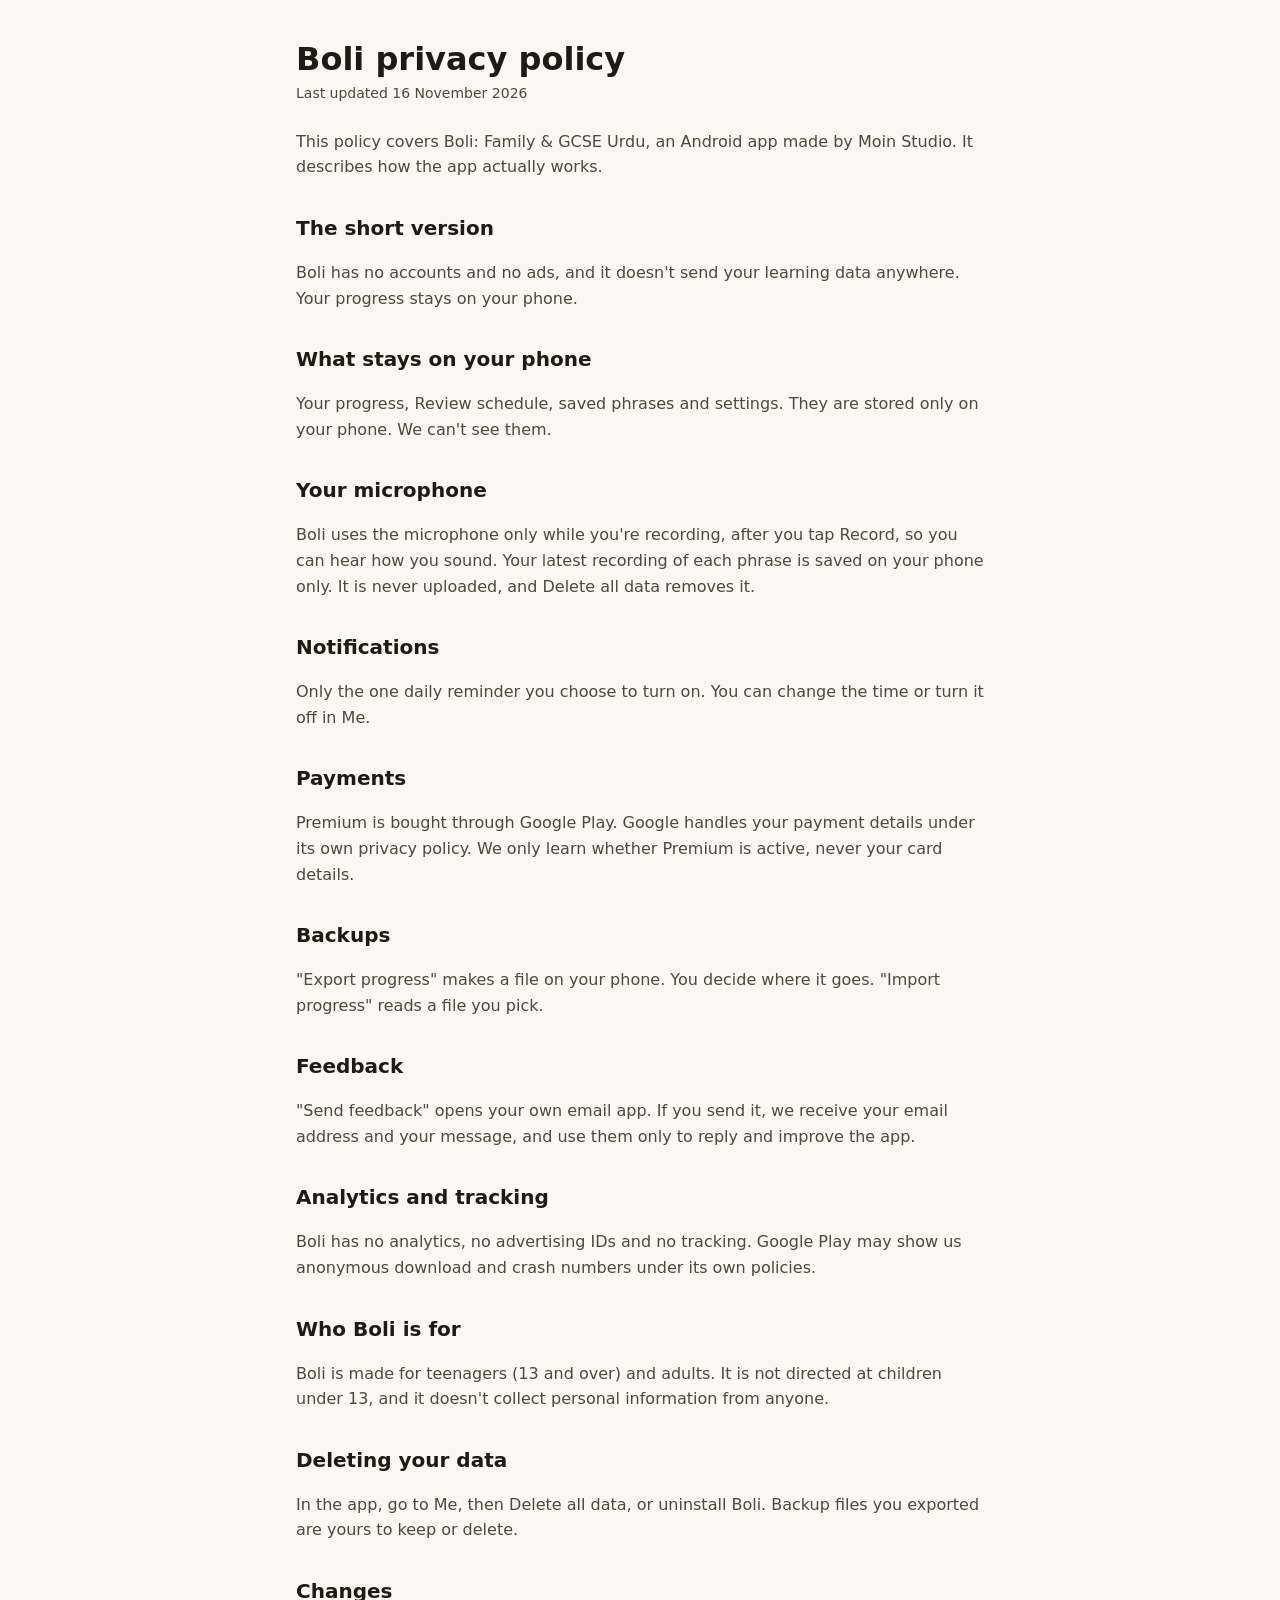
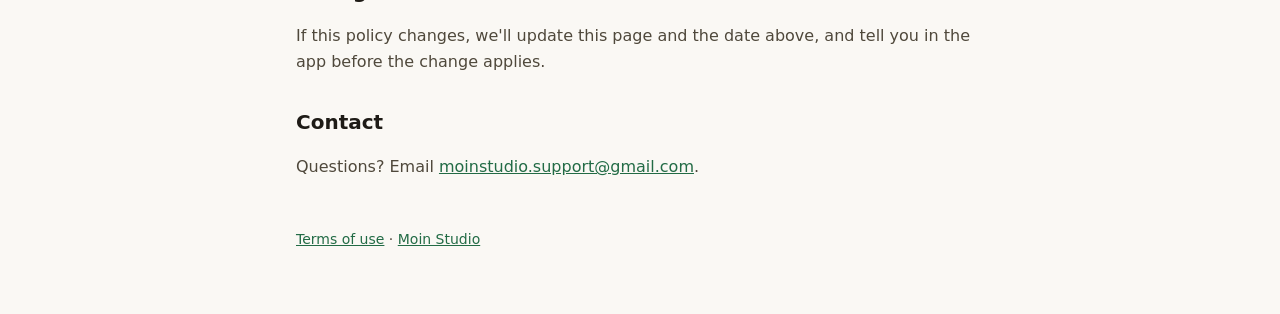
==== boli/privacy.html @ 20d02bde "Add Boli privacy policy and terms of use Co-Authored-By: Claude Opus 5.5 <noreply@anthropic.com>" ====
<!doctype html>
<html lang="en"><head><meta charset="utf-8"><meta name="viewport" content="width=device-width,initial-scale=1">
<title>Boli Privacy Policy</title><link rel="stylesheet" href="../style.css"></head>
<body><main>
<h1>Boli privacy policy</h1>
<p class="updated">Last updated 16 November 2026</p>
<p>This policy covers Boli: Family &amp; GCSE Urdu, an Android app made by Moin Studio. It describes how the app actually works.</p>

<h2>The short version</h2>
<p>Boli has no accounts and no ads, and it doesn't send your learning data anywhere. Your progress stays on your phone.</p>

<h2>What stays on your phone</h2>
<p>Your progress, Review schedule, saved phrases and settings. They are stored only on your phone. We can't see them.</p>

<h2>Your microphone</h2>
<p>Boli uses the microphone only while you're recording, after you tap Record, so you can hear how you sound. Your latest recording of each phrase is saved on your phone only. It is never uploaded, and Delete all data removes it.</p>

<h2>Notifications</h2>
<p>Only the one daily reminder you choose to turn on. You can change the time or turn it off in Me.</p>

<h2>Payments</h2>
<p>Premium is bought through Google Play. Google handles your payment details under its own privacy policy. We only learn whether Premium is active, never your card details.</p>

<h2>Backups</h2>
<p>"Export progress" makes a file on your phone. You decide where it goes. "Import progress" reads a file you pick.</p>

<h2>Feedback</h2>
<p>"Send feedback" opens your own email app. If you send it, we receive your email address and your message, and use them only to reply and improve the app.</p>

<h2>Analytics and tracking</h2>
<p>Boli has no analytics, no advertising IDs and no tracking. Google Play may show us anonymous download and crash numbers under its own policies.</p>

<h2>Who Boli is for</h2>
<p>Boli is made for teenagers (13 and over) and adults. It is not directed at children under 13, and it doesn't collect personal information from anyone.</p>

<h2>Deleting your data</h2>
<p>In the app, go to Me, then Delete all data, or uninstall Boli. Backup files you exported are yours to keep or delete.</p>

<h2>Changes</h2>
<p>If this policy changes, we'll update this page and the date above, and tell you in the app before the change applies.</p>

<h2>Contact</h2>
<p>Questions? Email <a href="mailto:moinstudio.support@gmail.com">moinstudio.support@gmail.com</a>.</p>

<footer><a href="terms.html">Terms of use</a> · <a href="../index.html">Moin Studio</a></footer>
</main></body></html>
---- style.css ----
:root{--bg:#FAF8F4;--surface:#FFFFFF;--text:#1E1B16;--muted:#4F483B;--brand:#226B45;--border:#E7E1D5}
@media (prefers-color-scheme:dark){:root{--bg:#141210;--surface:#1E1B16;--text:#FAF8F4;--muted:#D4CCBC;--brand:#7FBC96;--border:#353027}}
*{box-sizing:border-box}
body{margin:0;background:var(--bg);color:var(--text);font:16px/1.6 system-ui,-apple-system,"Segoe UI",Roboto,sans-serif}
main{max-width:720px;margin:0 auto;padding:40px 16px 64px}
h1{font-size:32px;line-height:1.2;margin:0 0 4px}
h2{font-size:20px;margin:32px 0 8px}
p,li{color:var(--muted)}
a{color:var(--brand)}
.updated{font-size:14px;color:var(--muted);margin:0 0 24px}
.app{display:block;background:var(--surface);border:1px solid var(--border);border-radius:12px;padding:16px;margin:12px 0;text-decoration:none;color:var(--text)}
.app span{display:block;color:var(--muted);font-size:14px}
footer{margin-top:48px;font-size:14px;color:var(--muted)}
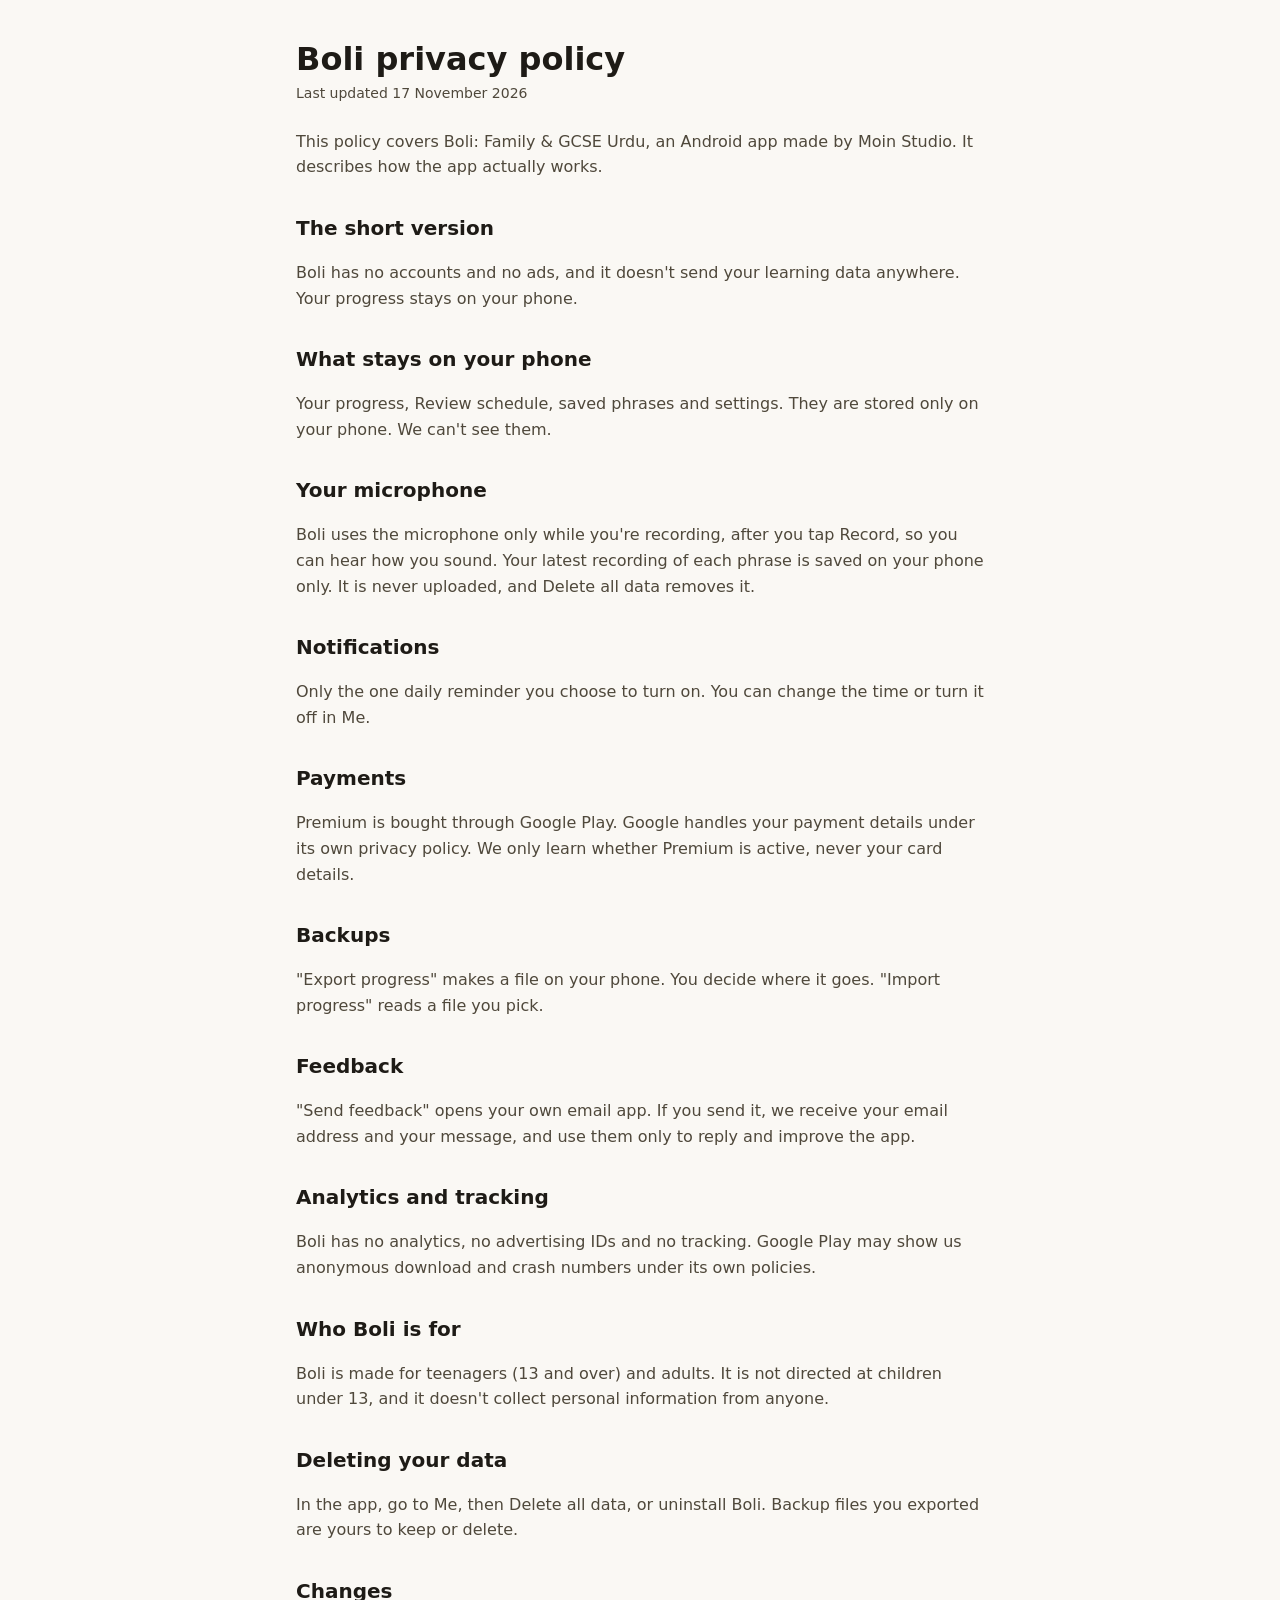
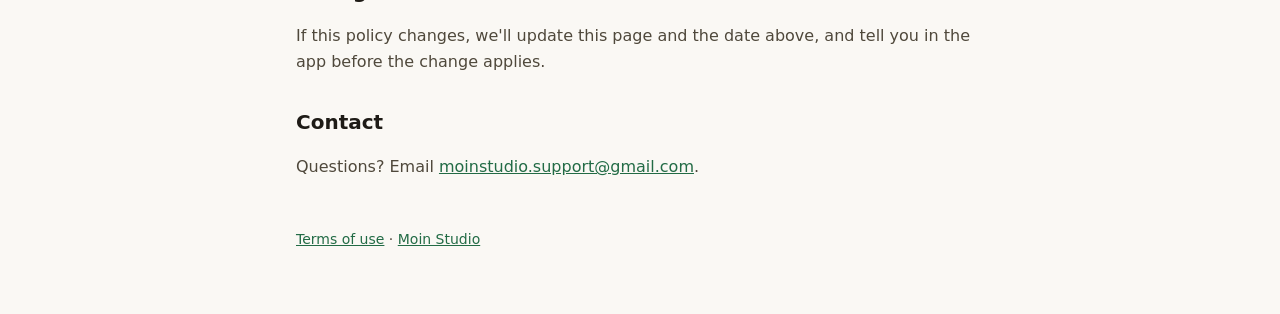
==== commit c34e2299: "Boli terms: describe how the content is checked Co-Authored-By: Claude Opus 5.5 <noreply@anthropic.c" ====
--- a/boli/privacy.html
+++ b/boli/privacy.html
@@ -3,7 +3,7 @@
 <title>Boli Privacy Policy</title><link rel="stylesheet" href="../style.css"></head>
 <body><main>
 <h1>Boli privacy policy</h1>
-<p class="updated">Last updated 16 November 2026</p>
+<p class="updated">Last updated 17 November 2026</p>
 <p>This policy covers Boli: Family &amp; GCSE Urdu, an Android app made by Moin Studio. It describes how the app actually works.</p>
 
 <h2>The short version</h2>
